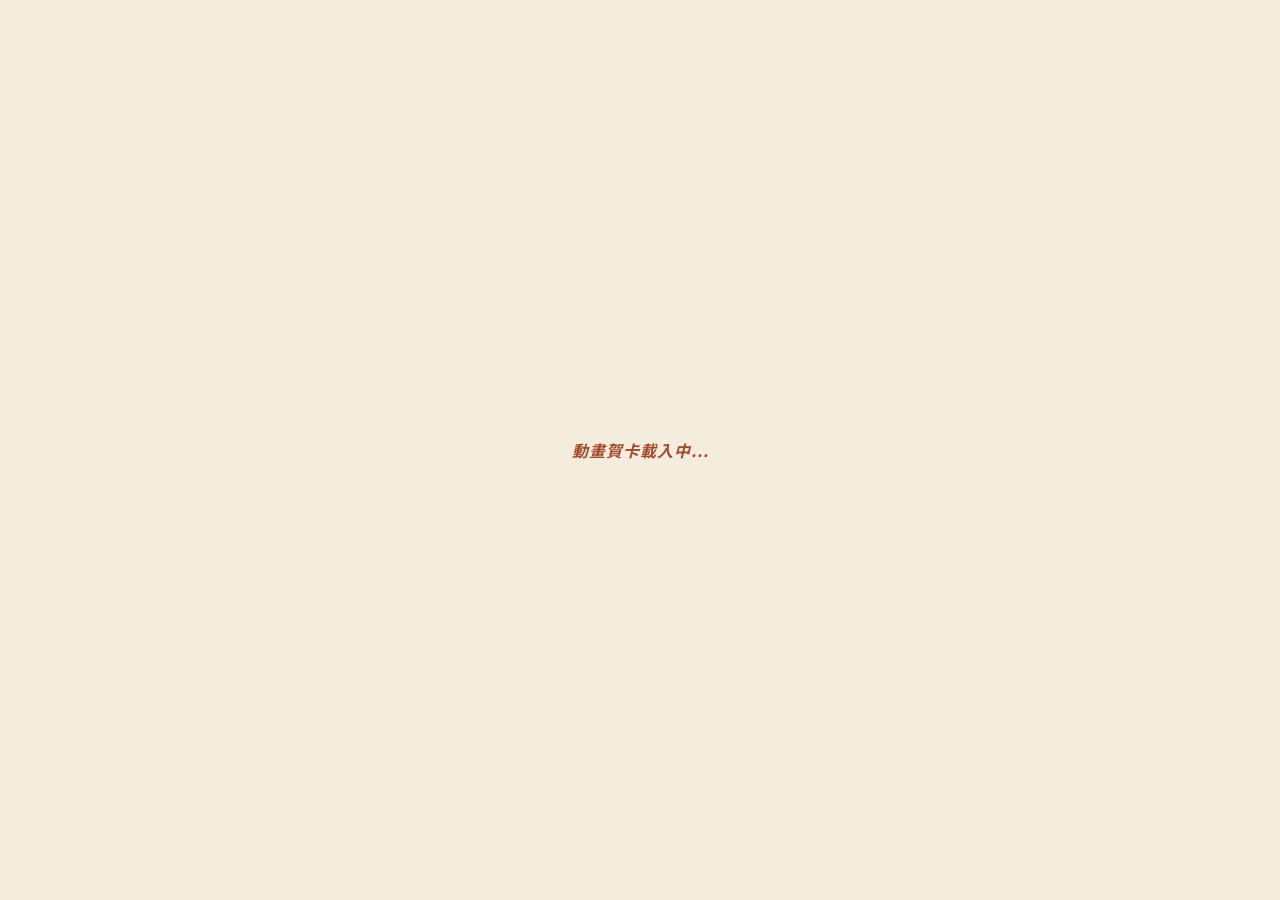
==== index.html @ 1567fe7b "update" ====
<!DOCTYPE html>
<html lang="zh-TW">
  <head>
    <meta charset="UTF-8">
    <title>賀卡- 台灣日立江森自控股份有限公司</title>
    <meta property="og:title" content="賀卡- 台灣日立江森自控股份有限公司">
    <meta property="og:image" content="./images/card.jpg">
    <meta property="og:description" content="來自台灣日立江森自控股份有限公司的祝福">
    <link rel="stylesheet" href="https://fonts.googleapis.com/css2?family=Noto+Sans+TC:wght@400;600&amp;display=swap">
    <link rel="stylesheet" href="./css/styles.css">
  </head>
  <body>
    <div class="bg-card"></div>
    <div class="index">
      <div class="content">
        <div class="items">
          <img class="item slogan slogan_image_0" src="./images/slogan_image_0.png">
          <img class="item slogan slogan_image_1" src="./images/slogan_image_1.png">
          <img class="item slogan slogan_image_2" src="./images/slogan_image_2.png">
          <img class="item slogan slogan_image_3" src="./images/slogan_image_3.png">
          <img class="item person" src="./images/person.png">
          <img class="item wave" src="./images/wave.png">
          <div class="item flower1-2">
            <img src="./images/flower1.png" width="100" height="100">
          </div>
          <img class="item flower1-1" src="./images/flower1.png">
          <div class="item flower1-3">
            <img src="./images/flower1.png" width="100" height="100">
          </div>
          <img class="item flower2" src="./images/flower2.png">
          <img class="item light1" src="./images/light.png">
          <img class="item light2" src="./images/light.png">
          <img class="item cloud1" src="./images/cloud1.png">
          <img class="item cloud2" src="./images/cloud2.png">
        </div>
        <div class="card card-html">
          <div class="card-content"></div>
          <div class="card-identity"><span class="card-name"></span> 敬上</div>
          <div class="send"><a class="send-link button" href="card.html">以電子郵件發送賀卡</a></div>
        </div>
      </div>
      <div class="bg-gold"></div>
    </div>
    <script src="https://cdnjs.cloudflare.com/ajax/libs/gsap/3.12.5/gsap.min.js"></script>
    <script src="./js/jquery.min.js"></script>
    <!-- <script src="./js/lottie.js"></script> -->
    <script src="./js/scripts.js"></script>
  </body>
</html>
---- css/styles.css ----
body {
  background-color: #f9edd2;
  font-family: 'Noto Sans TC', sans;
  margin: 0;
  overflow: hidden;
  padding: 0;
  height: 100vh;
}
body::-webkit-scrollbar {
  width: 0;
}
.bg {
  /* animation: snow-shaking 8s infinite */
  background: url('../images/bg.jpg') top center no-repeat;
  background-attachment: fixed;
  background-size: cover;
  height: 100vh;
  left: 0;
  position: fixed;
  top: 0;
  width: 100vw;
}

.bg.dot::before {
  content: '';
  position: absolute;
  top: 0;
  left: 0;
  right: 0;
  bottom: 0;
  background: url('../images/bg2.png') top center no-repeat;
}

.bg-card {
  background: url('../images/bg_card.jpg') top center no-repeat;
  /* background: url('../images/card.jpg') top center no-repeat; */
  background-attachment: fixed;
  background-size: cover;
  height: 100vh;
  left: 0;
  position: fixed;
  top: 0;
  width: 100vw;
}

.bg-gold {
  background: url('../images/gold_dote.png') top center no-repeat;
  background-attachment: fixed;
  background-size: cover;
  height: 100vh;
  left: 0;
  position: fixed;
  top: 0;
  width: 100vw;
}

*,
*:before,
&:after {
  -webkit-box-sizing: border-box;
  -moz-box-sizing: border-box;
  box-sizing: border-box;
}
.index:before,
.index:after {
  -webkit-transition: opacity 0.5s ease-in-out;
  -o-transition: opacity 0.5s ease-in-out;
  -moz-transition: opacity 0.5s ease-in-out;
  transition: opacity 0.5s ease-in-out;
  content: '';
  display: block;
  position: fixed;
}
.index:before {
  background: #f4eddd;
  bottom: 0;
  left: 0;
  right: 0;
  top: 0;
  z-index: 10000;
}
.index:after {
  color: #a44d2d;
  content: '動畫賀卡載入中...';
  font-style: italic;
  font-weight: bold;
  left: 50%;
  letter-spacing: 1px;
  top: 50%;
  -webkit-transform: translate(-50%, -50%);
  -moz-transform: translate(-50%, -50%);
  -ms-transform: translate(-50%, -50%);
  -o-transform: translate(-50%, -50%);
  transform: translate(-50%, -50%);
  z-index: 10001;
}
.index.loaded:before,
.index.loaded:after {
  opacity: 0;
  pointer-events: none;
}
/* .content {
  -webkit-transform: scale(0.98);
  -moz-transform: scale(0.98);
  -ms-transform: scale(0.98);
  -o-transform: scale(0.98);
  transform: scale(0.98);
} */
@media (min-width: 1780px) {
  /* .content {
    -webkit-transform-origin: top center;
    -moz-transform-origin: top center;
    -ms-transform-origin: top center;
    -o-transform-origin: top center;
    transform-origin: top center;
    -webkit-transform: scale(1.1);
    -moz-transform: scale(1.1);
    -ms-transform: scale(1.1);
    -o-transform: scale(1.1);
    transform: scale(1.1);
  } */
}
@media (min-width: 2000px) {
  /* .content {
    -webkit-transform: scale(1.2);
    -moz-transform: scale(1.2);
    -ms-transform: scale(1.2);
    -o-transform: scale(1.2);
    transform: scale(1.2);
  } */
}

/* form */
.form {
  background: linear-gradient(to bottom, #fea93a 70%, #fe782d 100%);
  color: white;
  display: -webkit-box;
  display: -moz-box;
  display: -ms-flexbox;
  display: flex;
  -webkit-box-orient: vertical;
  -webkit-box-direction: normal;
  -moz-box-orient: vertical;
  -moz-box-direction: normal;
  -ms-flex-direction: column;
  flex-direction: column;
  -webkit-box-pack: center;
  -moz-box-pack: center;
  -ms-flex-pack: center;
  justify-content: center;
  margin: auto;
  max-width: 500px;
  padding: 2em 16px;
  padding: 2em 1rem;
  position: relative;
  top: 150px;
  width: 100%;
}
.form::before {
  content: '';
  position: absolute;
  top: 0;
  left: 0;
  right: 0;
  height: 1px;
  background: rgba(173, 216, 230, 0.3);
  border-radius: 8px 8px 0 0;
  z-index: 1;
}
.form::after {
  content: '';
  position: absolute;
  bottom: 0;
  left: 0;
  right: 0;
  height: 1px;
  background: rgba(173, 216, 230, 0.3);
  border-radius: 0 0 8px 8px;
  z-index: 1;
}
@media (min-width: 500px) {
  .form {
    padding: 3em 32px 40px;
    padding: 3em 2rem 2.5rem;
  }
}
@media screen and (max-height: 756px) and (min-width: 1080px) {
  .form {
    top: 50%;
    -webkit-transform: translateY(-50%);
    -moz-transform: translateY(-50%);
    -ms-transform: translateY(-50%);
    -o-transform: translateY(-50%);
    transform: translateY(-50%);
  }
}
.form-item {
  display: -webkit-box;
  display: -moz-box;
  display: -ms-flexbox;
  display: flex;
  -webkit-box-orient: vertical;
  -webkit-box-direction: normal;
  -moz-box-orient: vertical;
  -moz-box-direction: normal;
  -ms-flex-direction: column;
  flex-direction: column;
}
@media (min-width: 640px) {
  .form-item {
    -webkit-box-orient: horizontal;
    -webkit-box-direction: normal;
    -moz-box-orient: horizontal;
    -moz-box-direction: normal;
    -ms-flex-direction: row;
    flex-direction: row;
  }
}
.form-item:not(:last-of-type) {
  margin-bottom: 16px;
  margin-bottom: 1rem;
}
@media (min-width: 500px) {
  .form-item:not(:last-of-type) {
    margin-bottom: 32px;
    margin-bottom: 2rem;
  }
}
.form-label {
  font-weight: bold;
  padding: -moz-calc(3px + 0.25rem) 0 1rem;
  padding: calc(3px + 0.25rem) 0 1rem;
}
@media (min-width: 640px) {
  .form-label {
    -ms-flex-preferred-size: 7em;
    flex-basis: 7em;
    margin-right: 20px;
    padding-bottom: 0;
    text-align: right;
  }
}
.form-input {
  -webkit-box-flex: 1;
  -moz-box-flex: 1;
  -ms-flex: 1;
  flex: 1;
}
.form-input input,
.form-input textarea {
  background: transparent;
  border-radius: 11px;
  border: 2px solid #f06d0e;
  -webkit-box-sizing: border-box;
  -moz-box-sizing: border-box;
  box-sizing: border-box;
  color: white;
  font-family: inherit;
  font-size: 16px;
  padding: 8px;
  padding: 0.5rem;
  -webkit-transition: all 0.2s;
  -o-transition: all 0.2s;
  -moz-transition: all 0.2s;
  transition: all 0.2s;
  width: 100%;
}
.form-input input:hover,
.form-input textarea:hover {
  border-color: #f0480e;
}
.form-input input:focus,
.form-input textarea:focus {
  border-color: #f0480e;
  outline: 0;
}
.form-cta {
  text-align: center;
  font-size: 1.2em;
}

/* card */
.card {
  -ms-flex-item-align: start;
  align-self: flex-start;
  -webkit-box-flex: 1;
  -moz-box-flex: 1;
  -ms-flex: 1;
  flex: 1;
  margin-left: auto;
  margin-right: auto;
  width: 100%;
}
.card-content {
  white-space: pre-wrap;
  word-break: break-all;
}
.card-identity {
  margin-top: 0.5em;
  text-align: right;
}
.card-name {
  font-weight: bold;
  margin-right: 1em;
}
.card-link {
  display: block;
}
.card-html {
  color: #fff;
  -webkit-box-flex: 1;
  -moz-box-flex: 1;
  -ms-flex: 1;
  flex: 1;
  font-size: 1.2em;
  font-weight: bold;
  left: 50%;
  -webkit-transform: translateX(-50%);
  -moz-transform: translateX(-50%);
  -ms-transform: translateX(-50%);
  -o-transform: translateX(-50%);
  transform: translateX(-50%);
  margin-left: 400px;
  margin-top: 550px;
  max-width: 290px;
  position: absolute;
  z-index: 1;
  top: 90px;
}
@media (min-width: 1780px) {
  .card-html {
    margin-top: 620px;
    font-size: 1.5em;
    max-width: 360px;
    margin-left: 520px;
  }
}
@media (min-width: 2000px) {
  .card-html {
    font-size: 1.6em;
    max-width: 400px;
    margin-left: 540px;
    top: 0;
  }
}
.card-html .send {
  text-align: right;
}
.card-html .button {
  -webkit-transition: all 0.2s;
  -o-transition: all 0.2s;
  -moz-transition: all 0.2s;
  transition: all 0.2s;
  text-shadow: 0 0 5px #c85733, 0 0 5px #c85733, 0 0 5px #c85733,
    0 0 5px #c85733, 0 0 5px #c85733, 0 0 5px #c85733;
  color: white;
  background: -webkit-gradient(
    linear,
    left top,
    left bottom,
    from(#eb6b4a),
    to(#f0b67b)
  );
  background: linear-gradient(to bottom, #f78b07, #eac77e);
  -webkit-box-shadow: 0 5px 0 #a5451b;
  box-shadow: 0 5px 0 #a5451b;
  padding: 4.8px 16px 8px;
  padding: 0.3rem 1rem 0.5rem;
}
.card-html .button:hover,
.card-html .button:active {
  background: -webkit-gradient(
    linear,
    left top,
    left bottom,
    from(#eb6b4a),
    to(#f0b67b)
  );
  background: -webkit-linear-gradient(top, #eb6b4a, #f0b67b);
  background: -moz- oldlinear-gradient(top, #eb6b4a, #f0b67b);
  background: -o-linear-gradient(top, #eb6b4a, #f0b67b);
  background: linear-gradient(to bottom, #eb6b4a, #f0b67b);
  -webkit-transform: scale(1.05);
  -moz-transform: scale(1.05);
  -ms-transform: scale(1.05);
  -o-transform: scale(1.05);
  transform: scale(1.05);
}
@media (min-width: 1780px) {
  .card-html .button {
    padding: 9.6px 24px;
    padding: 0.6rem 1.5rem;
  }
}
.card-img {
  max-width: 1200px;
  margin: 0 auto;
}
.card-img img {
  max-width: 100%;
}
.card-info {
  margin-top: 16px;
  margin-top: 1rem;
  text-align: center;
}
.card-info .card-link {
  color: #3333333;
  font-weight: bold;
  text-decoration: none;
  text-shadow: 1px 1px 15px rgba(255, 255, 255, 0.8),
    1px 1px 5px rgba(255, 255, 255, 0.8);
  -webkit-transition: all 0.2s;
  -o-transition: all 0.2s;
  -moz-transition: all 0.2s;
  transition: all 0.2s;
}
.card-info .card-link:visited {
  color: #333333;
}
.card-info .card-link:hover,
.card-info .card-link:active,
.card-info .card-link:focus {
  color: #aaaaaa;
}
.card-info p {
  font-size: 0.8em;
}
.send {
  margin-top: 1em;
  text-align: center;
}
.send-link {
  margin-left: 3em;
}
.button {
  background: -webkit-gradient(
    linear,
    left top,
    left bottom,
    from(#fea93a),
    color-stop(70%, #fea93a),
    to(#fe782d)
  );
  background: -webkit-linear-gradient(
    top,
    #e73b17 0%,
    #e73b17 70%,
    #e09d82 100%
  );
  background: -moz-
    oldlinear-gradient(top, #e73b17 0%, #fea93a 70%, #e09d82 100%);
  background: -o-linear-gradient(top, #e73b17 0%, #e73b17 70%, #e09d82 100%);
  background: linear-gradient(to bottom, #e73b17 70%, #e09d82 100%);
  border-radius: 50px;
  border: none;
  -webkit-box-shadow: 4px 4px 0 rgba(0, 0, 0, 0.3);
  box-shadow: 4px 4px 0 rgba(0, 0, 0, 0.3);
  color: #fff;
  cursor: pointer;
  display: inline-block;
  font-size: 0.9em;
  font-weight: 900;
  padding: 4.8px 48px 8px;
  padding: 0.3rem 3rem 0.5rem;
  position: relative;
  text-decoration: none;
  -webkit-transition: all 0.2s;
  -o-transition: all 0.2s;
  -moz-transition: all 0.2s;
  transition: all 0.2s;
}
.button:hover {
  background: -webkit-gradient(
    linear,
    left top,
    left bottom,
    from(#c20000),
    to(#910000)
  );
  background: -webkit-linear-gradient(top, #c20000, #910000);
  background: -moz- oldlinear-gradient(top, #c20000, #910000);
  background: -o-linear-gradient(top, #c20000, #910000);
  background: linear-gradient(to bottom, #c20000, #910000);
  color: white;
  text-decoration: none;
}
.button:focus {
  background: -webkit-gradient(
    linear,
    left top,
    left bottom,
    from(#c20000),
    to(#910000)
  );
  background: -webkit-linear-gradient(top, #c20000, #910000);
  background: -moz- oldlinear-gradient(top, #c20000, #910000);
  background: -o-linear-gradient(top, #c20000, #910000);
  background: linear-gradient(to bottom, #c20000, #910000);
  color: white;
  outline: 0;
}

/* lotties */

.content {
  width: 100%;
  height: 100vh;
  position: relative;
}

@media (max-width: 1780px) {
  .content {
    transform: scale(0.75);
  }
}

@media (max-width: 1366px) {
  .content {
    transform: scale(0.6);
  }
}

.items {
  width: 100%;
  height: 100%;
  position: relative;
}

.item {
  position: absolute;
  left: 50%;
  top: 50%;
}

.slogan_image_0 {
  width: 460px;
  height: 455px;
  margin-left: -1020px;
  margin-top: -400px;
}

.slogan_image_1 {
  width: 410px;
  height: 471px;
  margin-left: -685px;
  margin-top: -70px;
}

.slogan_image_2 {
  width: 534px;
  height: 481px;
  margin-left: 230px;
  margin-top: -450px;
}

.slogan_image_3 {
  width: 427px;
  height: 467px;
  margin-left: 620px;
  margin-top: -170px;
}

.wave {
  width: 1458px;
  height: 404px;
  margin-left: -1000px;
  margin-top: 220px;
}

.flower1-1 {
  width: 170px;
  height: 170px;
  margin-left: 620px;
  margin-top: -310px;
}

.flower1-2 {
  width: 150px;
  height: 150px;
  margin-left: 830px;
  margin-top: 270px;
}

.flower1-2 img {
  transform: rotate(-10deg);
}

.flower1-3 {
  width: 100px;
  height: 100px;
  margin-left: -280px;
  margin-top: -350px;
}

.flower1-3 img {
  transform: rotate(-10deg);
}

.flower2 {
  width: 280px;
  height: 290px;
  margin-left: 150px;
  margin-top: 370px;
}

.light1 {
  width: 324px;
  height: 512px;
  margin-left: -520px;
  margin-top: -490px;
}

.light2 {
  width: 220px;
  margin-left: -220px;
  margin-top: -525px;
}

.cloud1 {
  width: 233px;
  height: 174px;
  margin-left: -610px;
  margin-top: -230px;
}

.cloud2 {
  width: 270px;
  height: 210px;
  margin-left: 310px;
  margin-top: 55px;
}

.person {
  width: 1011px;
  height: 801px;
  margin-left: -585px;
  margin-top: -275px;
}

@media (min-width: 1780px) {
}
@-webkit-keyframes floatAn {
  0% {
    -webkit-transform: translate(5px, 5px);
    transform: translate(5px, 5px);
  }

  100% {
    -webkit-transform: translate(-5px, -5px);
    transform: translate(-5px, -5px);
  }
}
@-moz-keyframes floatAn {
  0% {
    -moz-transform: translate(5px, 5px);
    transform: translate(5px, 5px);
  }

  100% {
    -moz-transform: translate(-5px, -5px);
    transform: translate(-5px, -5px);
  }
}
@keyframes floatAn {
  0% {
    -webkit-transform: translate(5px, 5px);
    -moz-transform: translate(5px, 5px);
    -o-transform: translate(5px, 5px);
    transform: translate(5px, 5px);
  }

  100% {
    -webkit-transform: translate(-5px, -5px);
    -moz-transform: translate(-5px, -5px);
    -o-transform: translate(-5px, -5px);
    transform: translate(-5px, -5px);
  }
}
@-webkit-keyframes coupletsAn {
  0% {
    -webkit-transform: rotate(2deg);
    transform: rotate(2deg);
  }

  100% {
    -webkit-transform: rotate(-2deg);
    transform: rotate(-2deg);
  }
}
@-moz-keyframes coupletsAn {
  0% {
    -moz-transform: rotate(2deg);
    transform: rotate(2deg);
  }

  100% {
    -moz-transform: rotate(-2deg);
    transform: rotate(-2deg);
  }
}
@keyframes coupletsAn {
  0% {
    -webkit-transform: rotate(2deg);
    -moz-transform: rotate(2deg);
    -o-transform: rotate(2deg);
    transform: rotate(2deg);
  }

  100% {
    -webkit-transform: rotate(-2deg);
    -moz-transform: rotate(-2deg);
    -o-transform: rotate(-2deg);
    transform: rotate(-2deg);
  }
}

/*# sourceMappingURL=styles.css.map */
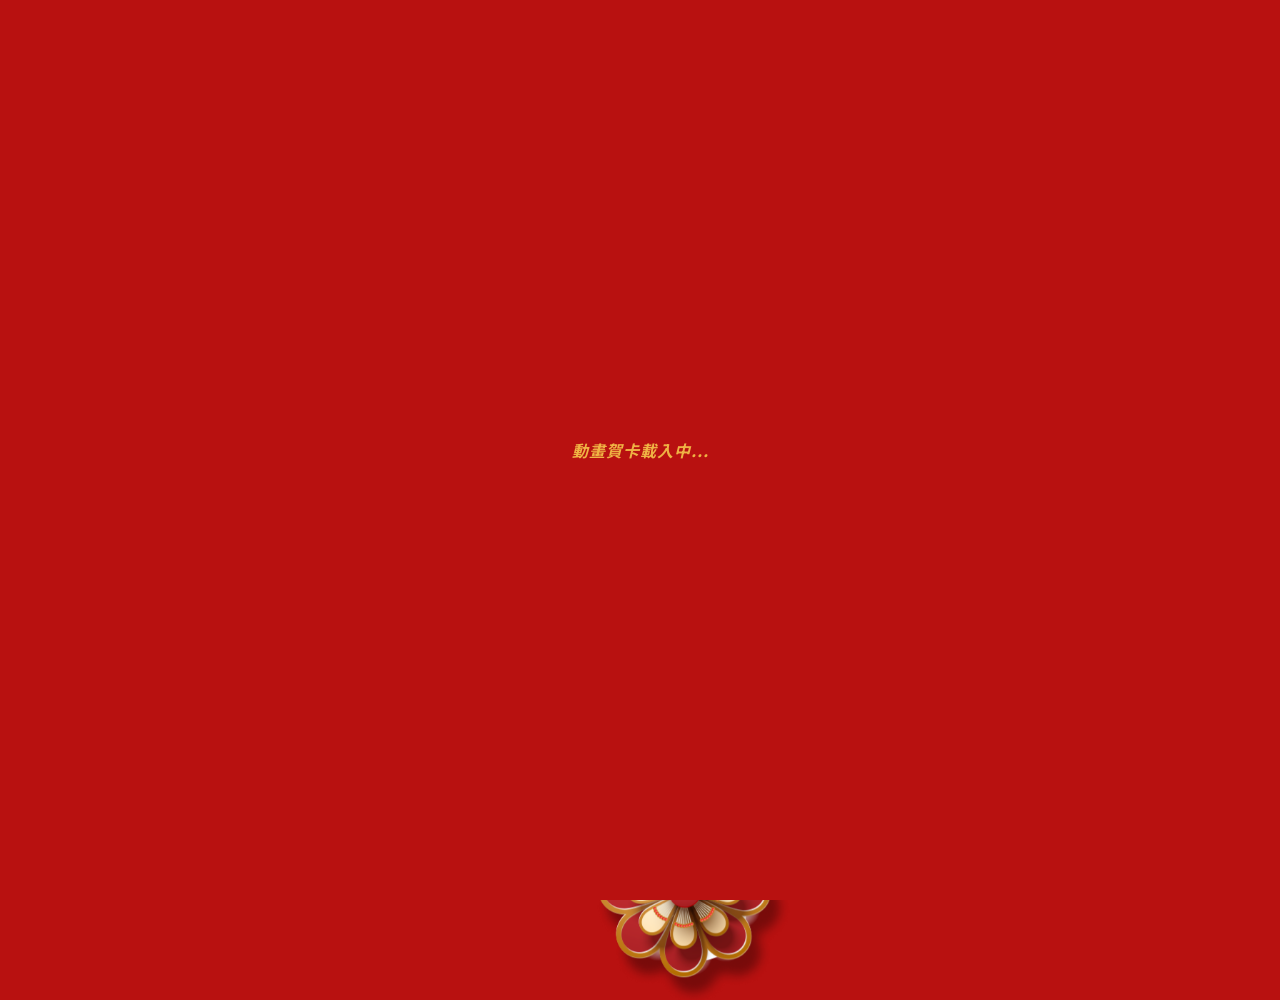
==== commit 5f9be99a: "Refactor index.html structure, add new light and wave images, update CSS for background color and re" ====
--- a/index.html
+++ b/index.html
@@ -1,49 +1,87 @@
 <!DOCTYPE html>
 <html lang="zh-TW">
   <head>
-    <meta charset="UTF-8">
+    <meta charset="UTF-8" />
     <title>賀卡- 台灣日立江森自控股份有限公司</title>
-    <meta property="og:title" content="賀卡- 台灣日立江森自控股份有限公司">
-    <meta property="og:image" content="./images/card.jpg">
-    <meta property="og:description" content="來自台灣日立江森自控股份有限公司的祝福">
-    <link rel="stylesheet" href="https://fonts.googleapis.com/css2?family=Noto+Sans+TC:wght@400;600&amp;display=swap">
-    <link rel="stylesheet" href="./css/styles.css">
+    <meta property="og:title" content="賀卡- 台灣日立江森自控股份有限公司" />
+    <meta property="og:image" content="./images/card.jpg" />
+    <meta
+      property="og:description"
+      content="來自台灣日立江森自控股份有限公司的祝福"
+    />
+    <link
+      rel="stylesheet"
+      href="https://fonts.googleapis.com/css2?family=Noto+Sans+TC:wght@400;600&amp;display=swap"
+    />
+    <link rel="stylesheet" href="./css/styles.css" />
   </head>
   <body>
     <div class="bg-card"></div>
     <div class="index">
       <div class="content">
         <div class="items">
-          <img class="item slogan slogan_image_0" src="./images/slogan_image_0.png">
-          <img class="item slogan slogan_image_1" src="./images/slogan_image_1.png">
-          <img class="item slogan slogan_image_2" src="./images/slogan_image_2.png">
-          <img class="item slogan slogan_image_3" src="./images/slogan_image_3.png">
-          <img class="item person" src="./images/person.png">
-          <img class="item wave" src="./images/wave.png">
-          <div class="item flower1-2">
-            <img src="./images/flower1.png" width="100" height="100">
+          <img
+            class="item slogan slogan_image_0"
+            src="./images/slogan_image_0.png"
+          />
+          <img
+            class="item slogan slogan_image_1"
+            src="./images/slogan_image_1.png"
+          />
+          <img
+            class="item slogan slogan_image_2"
+            src="./images/slogan_image_2.png"
+          />
+          <img
+            class="item slogan slogan_image_3"
+            src="./images/slogan_image_3.png"
+          />
+        </div>
+        <img class="light1" src="./images/light.png" />
+        <img class="light2" src="./images/light.png" />
+        <div class="items">
+          <div class="item person">
+            <img class="person_image" src="./images/person.png" />
           </div>
-          <img class="item flower1-1" src="./images/flower1.png">
+
+          <img class="item flower1-2" src="./images/flower1.png" />
+          <img class="item flower1-1" src="./images/flower1.png" />
           <div class="item flower1-3">
-            <img src="./images/flower1.png" width="100" height="100">
+            <img src="./images/flower1.png" width="100" height="100" />
           </div>
-          <img class="item flower2" src="./images/flower2.png">
-          <img class="item light1" src="./images/light.png">
-          <img class="item light2" src="./images/light.png">
-          <img class="item cloud1" src="./images/cloud1.png">
-          <img class="item cloud2" src="./images/cloud2.png">
+
+          
+          <div class="item person">
+            <img class="person_image" src="./images/person.png" />
+          </div>
+          <img class="item cloud1" src="./images/cloud1.png" />
+          <img class="item cloud2" src="./images/cloud2.png" />
+        </div>
+        <img class="wave" src="./images/wave.png" />
+        <img class="flower2" src="./images/flower2.png" />
+        <div class="logo_container">
+          <a class="logo1" href="/">
+            <img src="./images/logo1.png"  width="100%" height="100%"/>
+          </a>
+          <a class="logo2" href="/">
+            <img src="./images/logo2.png"  width="100%" height="100%"/>
+          </a>
+          <a class="logo3" href="/">
+            <img src="./images/logo3.png"  width="100%" height="100%"/>
+          </a>
         </div>
         <div class="card card-html">
           <div class="card-content"></div>
           <div class="card-identity"><span class="card-name"></span> 敬上</div>
-          <div class="send"><a class="send-link button" href="card.html">以電子郵件發送賀卡</a></div>
+          <div class="send">
+            <a class="send-link button" href="card.html">以電子郵件發送賀卡</a>
+          </div>
         </div>
       </div>
       <div class="bg-gold"></div>
     </div>
     <script src="https://cdnjs.cloudflare.com/ajax/libs/gsap/3.12.5/gsap.min.js"></script>
     <script src="./js/jquery.min.js"></script>
-    <!-- <script src="./js/lottie.js"></script> -->
     <script src="./js/scripts.js"></script>
   </body>
-</html>+</html>
--- a/css/styles.css
+++ b/css/styles.css
@@ -1,5 +1,5 @@
 body {
-  background-color: #f9edd2;
+  background-color: #b81110;
   font-family: 'Noto Sans TC', sans;
   margin: 0;
   overflow: hidden;
@@ -52,6 +52,7 @@
   position: fixed;
   top: 0;
   width: 100vw;
+  pointer-events: none;
 }
 
 *,
@@ -72,7 +73,7 @@
   position: fixed;
 }
 .index:before {
-  background: #f4eddd;
+  background: #b81110;
   bottom: 0;
   left: 0;
   right: 0;
@@ -80,7 +81,7 @@
   z-index: 10000;
 }
 .index:after {
-  color: #a44d2d;
+  color: #efb244;
   content: '動畫賀卡載入中...';
   font-style: italic;
   font-weight: bold;
@@ -281,19 +282,17 @@
 
 /* card */
 .card {
-  -ms-flex-item-align: start;
-  align-self: flex-start;
-  -webkit-box-flex: 1;
-  -moz-box-flex: 1;
-  -ms-flex: 1;
-  flex: 1;
-  margin-left: auto;
-  margin-right: auto;
-  width: 100%;
+  display: flex;
+  flex-direction: column;
+  align-items: flex-end;
+  justify-content: flex-end;
+  width: 20%;
 }
 .card-content {
   white-space: pre-wrap;
   word-break: break-all;
+  text-align: left;
+  width: 100%;
 }
 .card-identity {
   margin-top: 0.5em;
@@ -308,41 +307,22 @@
 }
 .card-html {
   color: #fff;
-  -webkit-box-flex: 1;
-  -moz-box-flex: 1;
-  -ms-flex: 1;
-  flex: 1;
   font-size: 1.2em;
   font-weight: bold;
-  left: 50%;
-  -webkit-transform: translateX(-50%);
-  -moz-transform: translateX(-50%);
-  -ms-transform: translateX(-50%);
-  -o-transform: translateX(-50%);
-  transform: translateX(-50%);
-  margin-left: 400px;
-  margin-top: 550px;
-  max-width: 290px;
-  position: absolute;
+  position: absolute;
+  right: 100px;
+  bottom: 50px;
   z-index: 1;
-  top: 90px;
-}
-@media (min-width: 1780px) {
+}
+@media (max-width: 1780px) {
   .card-html {
-    margin-top: 620px;
-    font-size: 1.5em;
-    max-width: 360px;
-    margin-left: 520px;
-  }
-}
-@media (min-width: 2000px) {
-  .card-html {
-    font-size: 1.6em;
-    max-width: 400px;
-    margin-left: 540px;
-    top: 0;
-  }
-}
+    width: 30%;
+    font-size: 1em;
+    right: 50px;
+    bottom: 20px;
+  }
+}
+
 .card-html .send {
   text-align: right;
 }
@@ -503,20 +483,25 @@
 
 /* lotties */
 
-.content {
+.content,
+.logo_container {
   width: 100%;
   height: 100vh;
-  position: relative;
+  position: absolute;
+  top: 0;
+  left: 0;
+  right: 0;
+  bottom: 0;
 }
 
 @media (max-width: 1780px) {
-  .content {
-    transform: scale(0.75);
-  }
-}
-
-@media (max-width: 1366px) {
-  .content {
+  .content .items {
+    transform: scale(0.8);
+  }
+}
+
+@media (max-width: 1280px) {
+  .content .items {
     transform: scale(0.6);
   }
 }
@@ -524,7 +509,7 @@
 .items {
   width: 100%;
   height: 100%;
-  position: relative;
+  position: absolute;
 }
 
 .item {
@@ -563,9 +548,21 @@
 
 .wave {
   width: 1458px;
-  height: 404px;
-  margin-left: -1000px;
-  margin-top: 220px;
+  margin-left: -1100px;
+  left: 50%;
+  bottom: 0;
+  position: absolute;
+}
+
+.person_image {
+  position: relative;
+}
+
+@media (max-width: 1780px) {
+  .wave {
+    width: 1000px;
+    margin-left: -800px;
+  }
 }
 
 .flower1-1 {
@@ -573,17 +570,18 @@
   height: 170px;
   margin-left: 620px;
   margin-top: -310px;
+  transform-origin: center center;
 }
 
 .flower1-2 {
-  width: 150px;
-  height: 150px;
+  width: 100px;
+  height: 100px;
   margin-left: 830px;
   margin-top: 270px;
 }
 
 .flower1-2 img {
-  transform: rotate(-10deg);
+  /* transform: rotate(-10deg); */
 }
 
 .flower1-3 {
@@ -591,6 +589,7 @@
   height: 100px;
   margin-left: -280px;
   margin-top: -350px;
+  transform-origin: center center;
 }
 
 .flower1-3 img {
@@ -599,22 +598,49 @@
 
 .flower2 {
   width: 280px;
-  height: 290px;
   margin-left: 150px;
-  margin-top: 370px;
-}
+  left: 50%;
+  bottom: -200px;
+  position: absolute;
+  transform-origin: center center;
+}
+
+@media (max-width: 1780px) {
+
+  .flower2 {
+    width: 200px;
+    margin-left: -50px;
+    bottom: -100px;
+  }
+}
+
 
 .light1 {
   width: 324px;
-  height: 512px;
   margin-left: -520px;
-  margin-top: -490px;
+  left: 50%;
+  top: 0;
+  position: absolute;
 }
 
 .light2 {
   width: 220px;
   margin-left: -220px;
-  margin-top: -525px;
+  left: 50%;
+  position: absolute;
+  top: 0;
+}
+
+@media (max-width: 1780px) {
+  .light1 {
+    width: 200px;
+    margin-left: -450px;
+  }
+
+  .light2 {
+    width: 150px;
+    margin-left: -280px;
+  }
 }
 
 .cloud1 {
@@ -638,7 +664,49 @@
   margin-top: -275px;
 }
 
-@media (min-width: 1780px) {
+.logo1 {
+  width: 352px;
+  left: 20px;
+  top: 20px;
+  position: absolute;
+}
+.logo2 {
+  width: 238px;
+  right: 20px;
+  top: 20px;
+  position: absolute;
+}
+
+.logo3 {
+  width: 365px;
+  left: 20px;
+  bottom: 20px;
+  position: absolute;
+}
+
+@media (max-width: 1780px) {
+  .logo1 {
+    width: 250px;
+  }
+  .logo2 {
+    width: 170px;
+  }
+
+  .logo3 {
+    width: 270px;
+  }
+}
+
+@media (max-width: 1280px) {
+  .logo1 {
+    width: 230px;
+  }
+  .logo2 {
+    width: 160px;
+  }
+  .logo3 {
+    width: 240px;
+  }
 }
 @-webkit-keyframes floatAn {
   0% {
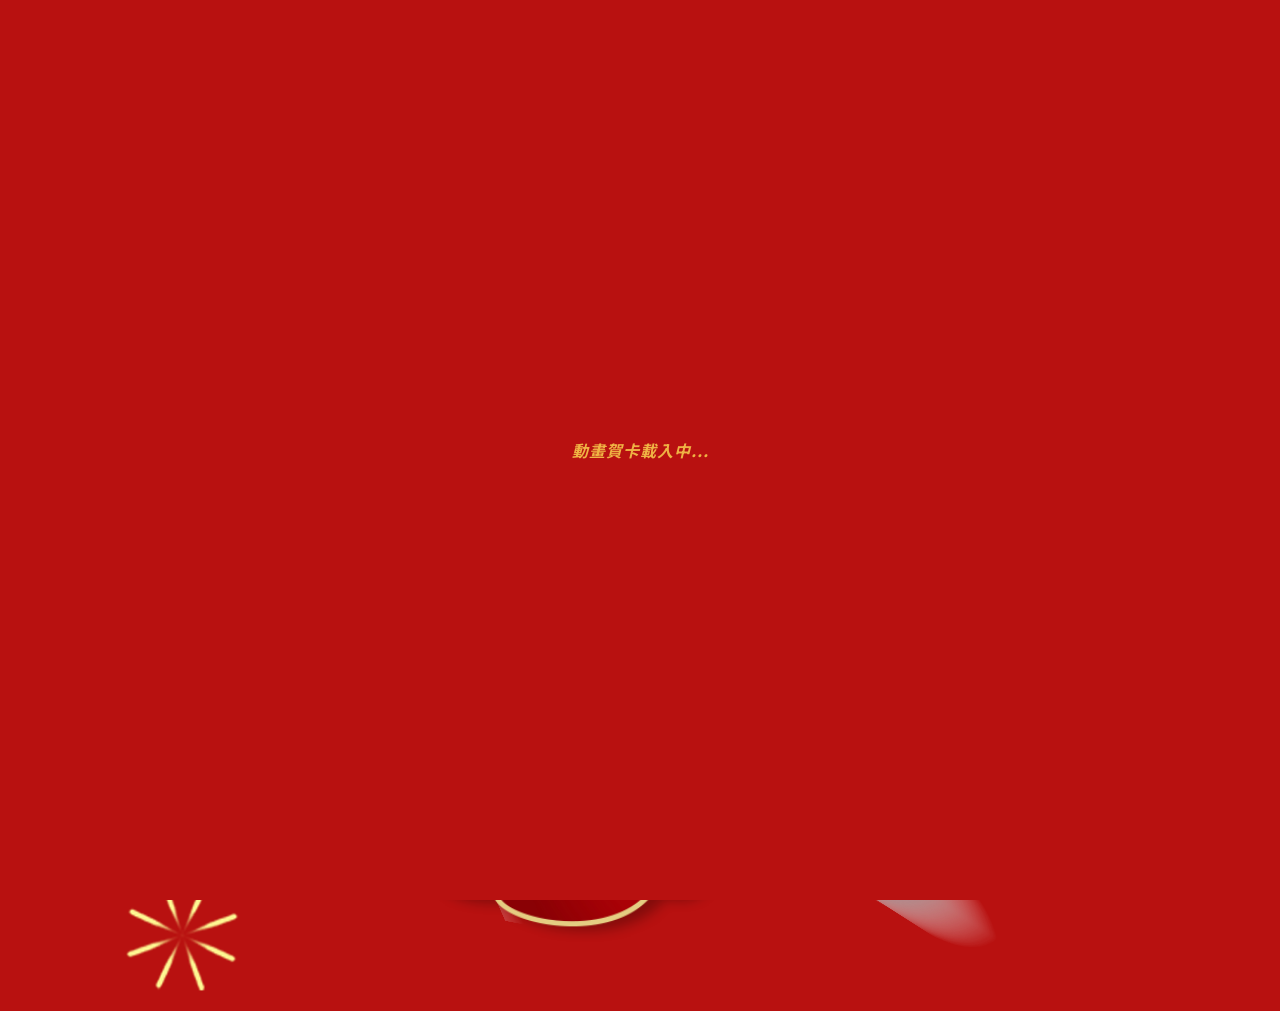
==== commit 5c36c7f3: "Rebuild index card for 2026 design with new assets and animations - Lay out goat, mascot, clouds, kn" ====
--- a/index.html
+++ b/index.html
@@ -2,12 +2,12 @@
 <html lang="zh-TW">
   <head>
     <meta charset="UTF-8" />
-    <title>賀卡- 台灣日立江森自控股份有限公司</title>
-    <meta property="og:title" content="賀卡- 台灣日立江森自控股份有限公司" />
+    <title>賀卡- 台灣博世舒適科技股份有限公司</title>
+    <meta property="og:title" content="賀卡- 台灣博世舒適科技股份有限公司" />
     <meta property="og:image" content="./images/card.jpg" />
     <meta
       property="og:description"
-      content="來自台灣日立江森自控股份有限公司的祝福"
+      content="來自台灣博世舒適科技股份有限公司祝福"
     />
     <link
       rel="stylesheet"
@@ -19,7 +19,21 @@
     <div class="bg-card"></div>
     <div class="index">
       <div class="content">
+        <!-- 1920x1080 設計稿舞台，座標直接對應 card.jpg -->
         <div class="items">
+          <img class="item flower_top" src="./images/flower_top.png" />
+
+          <img class="item goat" src="./images/goat.png" />
+          <img class="item cloud cloud_03" src="./images/cloude_03.png" />
+          <img class="item cloud cloud_02" src="./images/cloud_02.png" />
+          <img class="item cloud cloud_01" src="./images/cloud_01.png" />
+
+          <div class="item person">
+            <img class="person_image" src="./images/person.png" />
+          </div>
+
+          <img class="item knot knot_right" src="./images/chinese_knot.png" />
+
           <img
             class="item slogan slogan_image_0"
             src="./images/slogan_image_0.png"
@@ -36,29 +50,28 @@
             class="item slogan slogan_image_3"
             src="./images/slogan_image_3.png"
           />
+
+          <img class="item light light1" src="./images/light.png" />
+          <img class="item light light2" src="./images/light.png" />
+          <img class="item light light3" src="./images/light.png" />
+          <img class="item light light4" src="./images/light.png" />
+          <img class="item light light5" src="./images/light.png" />
+          <img class="item light light6" src="./images/light.png" />
+
+          <div class="card card-html">
+            <div class="card-content"></div>
+            <div class="card-identity"><span class="card-name"></span> 敬上</div>
+            <div class="send">
+              <a class="send-link button" href="card.html">以電子郵件發送賀卡</a>
+            </div>
+          </div>
         </div>
-        <img class="light1" src="./images/light.png" />
-        <img class="light2" src="./images/light.png" />
-        <div class="items">
-          <div class="item person">
-            <img class="person_image" src="./images/person.png" />
-          </div>
-
-          <img class="item flower1-2" src="./images/flower1.png" />
-          <img class="item flower1-1" src="./images/flower1.png" />
-          <div class="item flower1-3">
-            <img src="./images/flower1.png" width="100" height="100" />
-          </div>
-
-          
-          <div class="item person">
-            <img class="person_image" src="./images/person.png" />
-          </div>
-          <img class="item cloud1" src="./images/cloud1.png" />
-          <img class="item cloud2" src="./images/cloud2.png" />
+        <!-- 燈籠固定貼齊視窗最左、最右 -->
+        <div class="lantern_container">
+          <img class="lantern lantern_left" src="./images/lantern_left.png" />
+          <img class="knot knot_left" src="./images/chinese_knot.png" />
+          <img class="lantern lantern_right" src="./images/lantern_right.png" />
         </div>
-        <img class="wave" src="./images/wave.png" />
-        <img class="flower2" src="./images/flower2.png" />
         <div class="logo_container">
           <a class="logo1" href="/">
             <img src="./images/logo1.png"  width="100%" height="100%"/>
@@ -70,15 +83,7 @@
             <img src="./images/logo3.png"  width="100%" height="100%"/>
           </a>
         </div>
-        <div class="card card-html">
-          <div class="card-content"></div>
-          <div class="card-identity"><span class="card-name"></span> 敬上</div>
-          <div class="send">
-            <a class="send-link button" href="card.html">以電子郵件發送賀卡</a>
-          </div>
-        </div>
       </div>
-      <div class="bg-gold"></div>
     </div>
     <script src="https://cdnjs.cloudflare.com/ajax/libs/gsap/3.12.5/gsap.min.js"></script>
     <script src="./js/jquery.min.js"></script>
--- a/css/styles.css
+++ b/css/styles.css
@@ -32,7 +32,7 @@
 }
 
 .bg-card {
-  background: url('../images/bg_card.jpg') top center no-repeat;
+  background: url('../images/bg_index.jpg') top center no-repeat;
   /* background: url('../images/card.jpg') top center no-repeat; */
   background-attachment: fixed;
   background-size: cover;
@@ -41,18 +41,6 @@
   position: fixed;
   top: 0;
   width: 100vw;
-}
-
-.bg-gold {
-  background: url('../images/gold_dote.png') top center no-repeat;
-  background-attachment: fixed;
-  background-size: cover;
-  height: 100vh;
-  left: 0;
-  position: fixed;
-  top: 0;
-  width: 100vw;
-  pointer-events: none;
 }
 
 *,
@@ -305,25 +293,33 @@
 .card-link {
   display: block;
 }
+/* 賀詞文字：右緣對齊設計稿 x=1772 */
 .card-html {
   color: #fff;
-  font-size: 1.2em;
-  font-weight: bold;
-  position: absolute;
-  right: 100px;
-  bottom: 50px;
-  z-index: 1;
-}
-@media (max-width: 1780px) {
-  .card-html {
-    width: 30%;
-    font-size: 1em;
-    right: 50px;
-    bottom: 20px;
-  }
+  font-size: 30px;
+  font-weight: 600;
+  letter-spacing: 3px;
+  line-height: 50px;
+  text-shadow: 0 2px 6px rgba(120, 0, 0, 0.5);
+  position: absolute;
+  right: 148px;
+  top: 780px;
+  width: auto;
+  max-width: 620px;
+}
+.card-html .card-content {
+  width: auto;
+}
+.card-html .card-identity {
+  margin-top: 0;
+}
+.card-html .card-name {
+  margin-right: 0.3em;
 }
 
 .card-html .send {
+  margin-top: 30px;
+  margin-right: -23px;
   text-align: right;
 }
 .card-html .button {
@@ -331,46 +327,28 @@
   -o-transition: all 0.2s;
   -moz-transition: all 0.2s;
   transition: all 0.2s;
-  text-shadow: 0 0 5px #c85733, 0 0 5px #c85733, 0 0 5px #c85733,
-    0 0 5px #c85733, 0 0 5px #c85733, 0 0 5px #c85733;
   color: white;
-  background: -webkit-gradient(
-    linear,
-    left top,
-    left bottom,
-    from(#eb6b4a),
-    to(#f0b67b)
-  );
-  background: linear-gradient(to bottom, #f78b07, #eac77e);
-  -webkit-box-shadow: 0 5px 0 #a5451b;
-  box-shadow: 0 5px 0 #a5451b;
-  padding: 4.8px 16px 8px;
-  padding: 0.3rem 1rem 0.5rem;
+  background: linear-gradient(to bottom, #f08a00 0%, #f39800 60%, #f7c35c 100%);
+  border-radius: 24px;
+  -webkit-box-shadow: 0 3px 8px rgba(120, 30, 0, 0.45);
+  box-shadow: 0 3px 8px rgba(120, 30, 0, 0.45);
+  font-size: 20px;
+  letter-spacing: 2px;
+  line-height: 46px;
+  padding: 0;
+  text-align: center;
+  text-shadow: none;
+  width: 272px;
 }
 .card-html .button:hover,
-.card-html .button:active {
-  background: -webkit-gradient(
-    linear,
-    left top,
-    left bottom,
-    from(#eb6b4a),
-    to(#f0b67b)
-  );
-  background: -webkit-linear-gradient(top, #eb6b4a, #f0b67b);
-  background: -moz- oldlinear-gradient(top, #eb6b4a, #f0b67b);
-  background: -o-linear-gradient(top, #eb6b4a, #f0b67b);
-  background: linear-gradient(to bottom, #eb6b4a, #f0b67b);
+.card-html .button:active,
+.card-html .button:focus {
+  background: linear-gradient(to bottom, #e67e00 0%, #f08a00 60%, #f5b440 100%);
   -webkit-transform: scale(1.05);
   -moz-transform: scale(1.05);
   -ms-transform: scale(1.05);
   -o-transform: scale(1.05);
   transform: scale(1.05);
-}
-@media (min-width: 1780px) {
-  .card-html .button {
-    padding: 9.6px 24px;
-    padding: 0.6rem 1.5rem;
-  }
 }
 .card-img {
   max-width: 1200px;
@@ -494,219 +472,204 @@
   bottom: 0;
 }
 
-@media (max-width: 1780px) {
-  .content .items {
-    transform: scale(0.8);
-  }
-}
-
-@media (max-width: 1280px) {
-  .content .items {
-    transform: scale(0.6);
-  }
-}
-
+/* 舞台：固定 1920x1080（與設計稿 card.jpg 相同），
+   由 scripts.js 依視窗大小寫入 --stage-scale 等比縮放 */
 .items {
-  width: 100%;
-  height: 100%;
-  position: absolute;
-}
-
-.item {
+  width: 1920px;
+  height: 1080px;
   position: absolute;
   left: 50%;
   top: 50%;
-}
-
-.slogan_image_0 {
-  width: 460px;
-  height: 455px;
-  margin-left: -1020px;
-  margin-top: -400px;
-}
-
-.slogan_image_1 {
-  width: 410px;
-  height: 471px;
-  margin-left: -685px;
-  margin-top: -70px;
-}
-
-.slogan_image_2 {
-  width: 534px;
-  height: 481px;
-  margin-left: 230px;
-  margin-top: -450px;
-}
-
-.slogan_image_3 {
-  width: 427px;
-  height: 467px;
-  margin-left: 620px;
-  margin-top: -170px;
-}
-
-.wave {
-  width: 1458px;
-  margin-left: -1100px;
-  left: 50%;
-  bottom: 0;
-  position: absolute;
+  margin-left: -960px;
+  margin-top: -540px;
+  transform: scale(var(--stage-scale, 1));
+  transform-origin: center center;
+}
+
+.item {
+  position: absolute;
+}
+
+/* 以下座標皆為設計稿上的 left / top (px) */
+.flower_top {
+  width: 454px;
+  left: 475px;
+  top: 0;
+}
+
+.goat {
+  width: 1128px;
+  left: 210px;
+  top: 90px;
+}
+
+.cloud_01 {
+  width: 260px;
+  left: 952px;
+  top: 419px;
+}
+
+.cloud_02 {
+  width: 798px;
+  left: 122px;
+  top: 675px;
+}
+
+.cloud_03 {
+  width: 740px;
+  left: 723px;
+  top: 680px;
+}
+
+.person {
+  width: 578px;
+  height: 492px;
+  left: 141px;
+  top: 406px;
 }
 
 .person_image {
   position: relative;
-}
-
-@media (max-width: 1780px) {
-  .wave {
-    width: 1000px;
-    margin-left: -800px;
-  }
-}
-
-.flower1-1 {
-  width: 170px;
-  height: 170px;
-  margin-left: 620px;
-  margin-top: -310px;
-  transform-origin: center center;
-}
-
-.flower1-2 {
-  width: 100px;
-  height: 100px;
-  margin-left: 830px;
-  margin-top: 270px;
-}
-
-.flower1-2 img {
-  /* transform: rotate(-10deg); */
-}
-
-.flower1-3 {
-  width: 100px;
-  height: 100px;
-  margin-left: -280px;
-  margin-top: -350px;
-  transform-origin: center center;
-}
-
-.flower1-3 img {
-  transform: rotate(-10deg);
-}
-
-.flower2 {
-  width: 280px;
-  margin-left: 150px;
-  left: 50%;
-  bottom: -200px;
-  position: absolute;
-  transform-origin: center center;
-}
-
-@media (max-width: 1780px) {
-
-  .flower2 {
-    width: 200px;
-    margin-left: -50px;
-    bottom: -100px;
-  }
-}
-
+  width: 100%;
+}
+
+.knot_right {
+  width: 156px;
+  left: 1058px;
+  top: 0;
+}
+
+.slogan {
+  width: 375px;
+  height: 375px;
+}
+
+.slogan_image_0 {
+  left: 1190px;
+  top: 132px;
+}
+
+.slogan_image_1 {
+  left: 1471px;
+  top: 130px;
+}
+
+.slogan_image_2 {
+  left: 1183px;
+  top: 429px;
+}
+
+.slogan_image_3 {
+  left: 1478px;
+  top: 422px;
+}
 
 .light1 {
-  width: 324px;
-  margin-left: -520px;
-  left: 50%;
-  top: 0;
-  position: absolute;
+  width: 80px;
+  left: 440px;
+  top: 72px;
 }
 
 .light2 {
-  width: 220px;
-  margin-left: -220px;
-  left: 50%;
-  position: absolute;
-  top: 0;
-}
-
-@media (max-width: 1780px) {
-  .light1 {
-    width: 200px;
-    margin-left: -450px;
-  }
-
-  .light2 {
-    width: 150px;
-    margin-left: -280px;
-  }
-}
-
-.cloud1 {
-  width: 233px;
-  height: 174px;
-  margin-left: -610px;
-  margin-top: -230px;
-}
-
-.cloud2 {
-  width: 270px;
-  height: 210px;
-  margin-left: 310px;
-  margin-top: 55px;
-}
-
-.person {
-  width: 1011px;
-  height: 801px;
-  margin-left: -585px;
-  margin-top: -275px;
+  width: 67px;
+  left: 267px;
+  top: 157px;
+}
+
+.light3 {
+  width: 77px;
+  left: 1330px;
+  top: 77px;
+}
+
+.light4 {
+  width: 76px;
+  left: 1368px;
+  top: 764px;
+}
+
+.light5 {
+  width: 127px;
+  left: 144px;
+  top: 809px;
+}
+
+.light6 {
+  width: 147px;
+  left: 427px;
+  top: 954px;
+}
+
+/* 全螢幕容器不攔截點擊，避免擋住舞台內的按鈕 */
+.lantern_container,
+.logo_container {
+  pointer-events: none;
+}
+.logo_container a {
+  pointer-events: auto;
+}
+
+.lantern_container {
+  width: 100%;
+  height: 100vh;
+  position: absolute;
+  top: 0;
+  left: 0;
+  overflow: hidden;
+}
+
+/* 燈籠貼齊視窗最左、最右，尺寸跟著舞台比例縮放 */
+.lantern_container img {
+  position: absolute;
+  top: 0;
+}
+
+.lantern_left {
+  width: calc(372px * var(--stage-scale, 1));
+  left: 0;
+}
+
+.lantern_container .knot_left {
+  width: calc(125px * var(--stage-scale, 1));
+  left: calc(38px * var(--stage-scale, 1));
+  top: calc(371px * var(--stage-scale, 1));
+}
+
+.lantern_right {
+  width: calc(228px * var(--stage-scale, 1));
+  right: 0;
+}
+
+/* logo 貼齊視窗四角，尺寸跟著舞台比例縮放 */
+.logo1,
+.logo2,
+.logo3 {
+  position: absolute;
+  z-index: 1;
 }
 
 .logo1 {
-  width: 352px;
-  left: 20px;
-  top: 20px;
-  position: absolute;
-}
+  width: calc(362px * var(--stage-scale, 1));
+  left: calc(46px * var(--stage-scale, 1));
+  top: calc(39px * var(--stage-scale, 1));
+}
+
 .logo2 {
-  width: 238px;
-  right: 20px;
-  top: 20px;
-  position: absolute;
+  width: calc(238px * var(--stage-scale, 1));
+  right: calc(52px * var(--stage-scale, 1));
+  top: calc(46px * var(--stage-scale, 1));
 }
 
 .logo3 {
-  width: 365px;
-  left: 20px;
-  bottom: 20px;
-  position: absolute;
-}
-
-@media (max-width: 1780px) {
-  .logo1 {
-    width: 250px;
-  }
-  .logo2 {
-    width: 170px;
-  }
-
-  .logo3 {
-    width: 270px;
-  }
-}
-
-@media (max-width: 1280px) {
-  .logo1 {
-    width: 230px;
-  }
-  .logo2 {
-    width: 160px;
-  }
-  .logo3 {
-    width: 240px;
-  }
+  width: calc(365px * var(--stage-scale, 1));
+  left: calc(50px * var(--stage-scale, 1));
+  bottom: calc(32px * var(--stage-scale, 1));
+}
+
+.logo1 img,
+.logo2 img,
+.logo3 img {
+  display: block;
 }
 @-webkit-keyframes floatAn {
   0% {
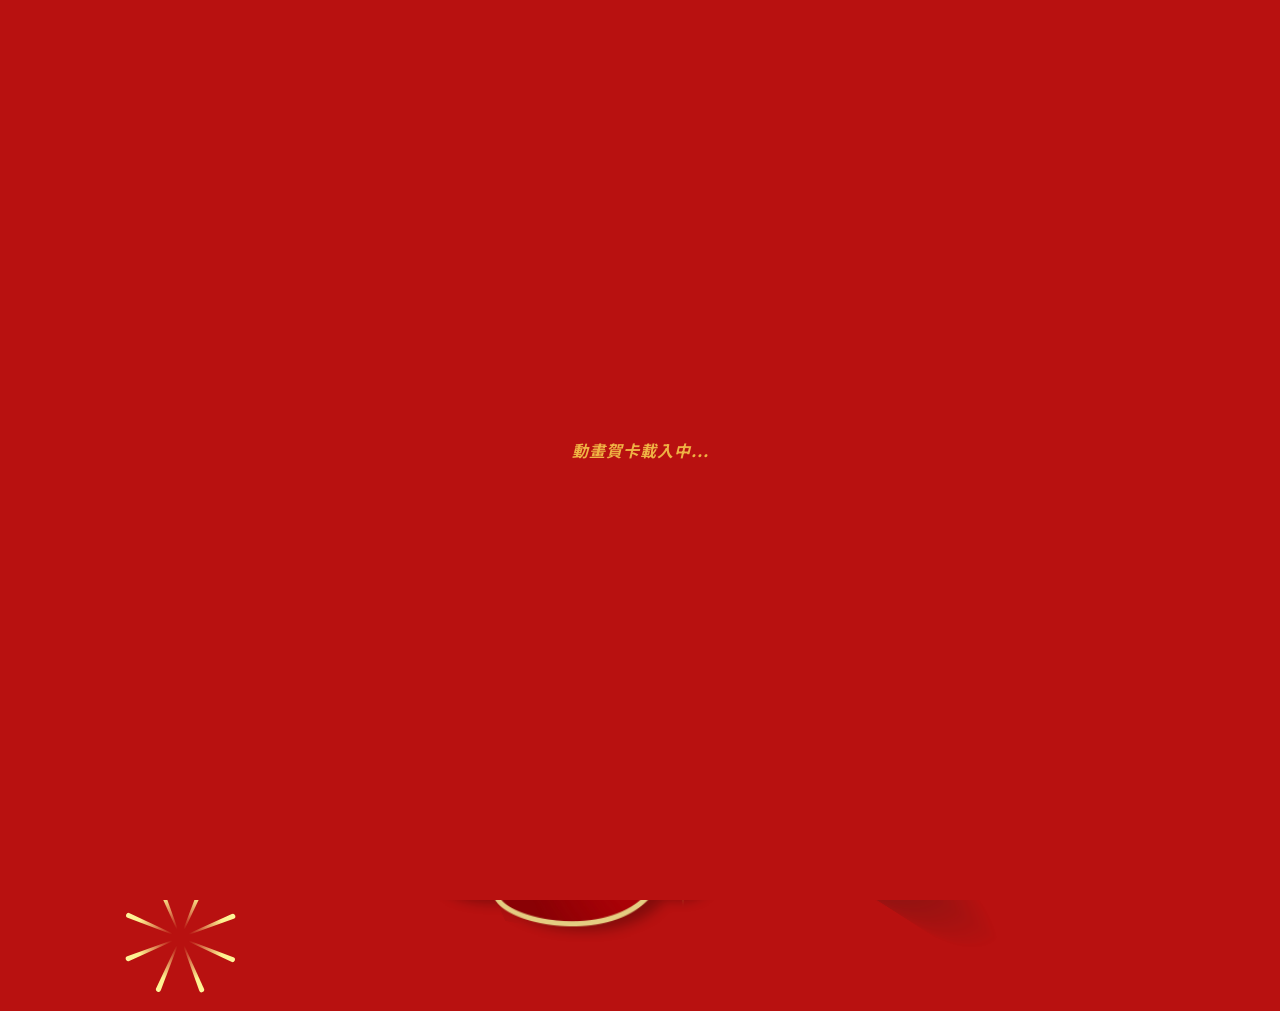
==== commit 55627d68: "Add twinkling stars and SVG light bursts that grow from center - Add star.svg glints on the goat hor" ====
--- a/index.html
+++ b/index.html
@@ -32,6 +32,10 @@
             <img class="person_image" src="./images/person.png" />
           </div>
 
+          <img class="item star star1" src="./images/star.svg" />
+          <img class="item star star2" src="./images/star.svg" />
+          <img class="item star star3" src="./images/star.svg" />
+
           <img class="item knot knot_right" src="./images/chinese_knot.png" />
 
           <img
@@ -51,12 +55,12 @@
             src="./images/slogan_image_3.png"
           />
 
-          <img class="item light light1" src="./images/light.png" />
-          <img class="item light light2" src="./images/light.png" />
-          <img class="item light light3" src="./images/light.png" />
-          <img class="item light light4" src="./images/light.png" />
-          <img class="item light light5" src="./images/light.png" />
-          <img class="item light light6" src="./images/light.png" />
+          <img class="item light light1" src="./images/light.svg" />
+          <img class="item light light2" src="./images/light.svg" />
+          <img class="item light light3" src="./images/light.svg" />
+          <img class="item light light4" src="./images/light.svg" />
+          <img class="item light light5" src="./images/light.svg" />
+          <img class="item light light6" src="./images/light.svg" />
 
           <div class="card card-html">
             <div class="card-content"></div>
--- a/css/styles.css
+++ b/css/styles.css
@@ -533,6 +533,27 @@
   width: 100%;
 }
 
+/* 四角閃光星：羊角上方、小幸左手、下方雲朵 */
+.star {
+  width: 90px;
+}
+
+.star1 {
+  left: 969px;
+  top: 172px;
+}
+
+.star2 {
+  width: 76px;
+  left: 218px;
+  top: 676px;
+}
+
+.star3 {
+  left: 958px;
+  top: 908px;
+}
+
 .knot_right {
   width: 156px;
   left: 1058px;
@@ -624,9 +645,11 @@
   top: 0;
 }
 
+/* 燈籠圖兩側有加寬（擺動時才不會露出切邊），
+   多出的寬度推到視窗外，以吊繩頂點對齊原位置 */
 .lantern_left {
-  width: calc(372px * var(--stage-scale, 1));
-  left: 0;
+  width: calc(420px * var(--stage-scale, 1));
+  left: calc(-48px * var(--stage-scale, 1));
 }
 
 .lantern_container .knot_left {
@@ -636,8 +659,8 @@
 }
 
 .lantern_right {
-  width: calc(228px * var(--stage-scale, 1));
-  right: 0;
+  width: calc(300px * var(--stage-scale, 1));
+  right: calc(-71px * var(--stage-scale, 1));
 }
 
 /* logo 貼齊視窗四角，尺寸跟著舞台比例縮放 */
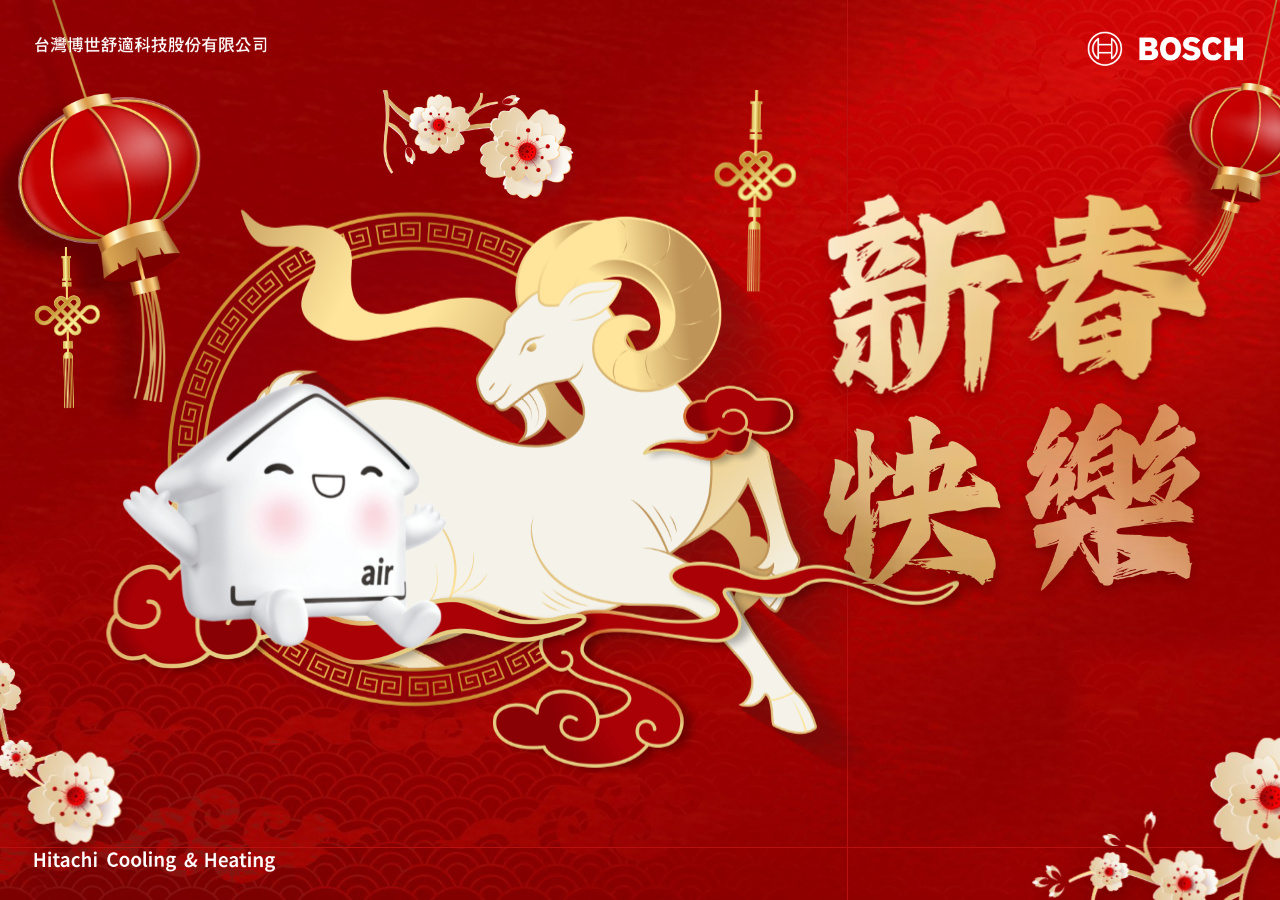
==== commit c31a70a8: "Animate side flowers, firework light bursts, and fix card text layout - Cut bottom-left / bottom-rig" ====
--- a/index.html
+++ b/index.html
@@ -19,8 +19,21 @@
     <div class="bg-card"></div>
     <div class="index">
       <div class="content">
+        <!-- 左下、右下花枝：貼齊視窗角落，放在舞台後面 -->
+        <div class="flower_container">
+          <img class="flower_side flower_left" src="./images/flower_left.png" />
+          <img class="flower_side flower_right" src="./images/flower_right.png" />
+        </div>
         <!-- 1920x1080 設計稿舞台，座標直接對應 card.jpg -->
         <div class="items">
+          <!-- 光芒放在舞台最底層，不擋到前面畫面；內容由 scripts.js 產生 SVG 線段 -->
+          <div class="item light light1"></div>
+          <div class="item light light2"></div>
+          <div class="item light light3"></div>
+          <div class="item light light4"></div>
+          <div class="item light light5"></div>
+          <div class="item light light6"></div>
+
           <img class="item flower_top" src="./images/flower_top.png" />
 
           <img class="item goat" src="./images/goat.png" />
@@ -55,13 +68,6 @@
             src="./images/slogan_image_3.png"
           />
 
-          <img class="item light light1" src="./images/light.svg" />
-          <img class="item light light2" src="./images/light.svg" />
-          <img class="item light light3" src="./images/light.svg" />
-          <img class="item light light4" src="./images/light.svg" />
-          <img class="item light light5" src="./images/light.svg" />
-          <img class="item light light6" src="./images/light.svg" />
-
           <div class="card card-html">
             <div class="card-content"></div>
             <div class="card-identity"><span class="card-name"></span> 敬上</div>
--- a/css/styles.css
+++ b/css/styles.css
@@ -293,7 +293,10 @@
 .card-link {
   display: block;
 }
-/* 賀詞文字：右緣對齊設計稿 x=1772 */
+/* 賀詞文字：右緣對齊設計稿 x=1772。
+   以底部定位（按鈕底緣 y=963），文字多時往上長；
+   字級由 scripts.js 的 fitCardText 在舞台座標內縮放，
+   因此所有解析度看到的排版都相同 */
 .card-html {
   color: #fff;
   font-size: 30px;
@@ -303,9 +306,10 @@
   text-shadow: 0 2px 6px rgba(120, 0, 0, 0.5);
   position: absolute;
   right: 148px;
-  top: 780px;
+  bottom: 117px;
   width: auto;
-  max-width: 620px;
+  /* 左緣不超過 x=1252，避免壓到羊腿與緞帶 */
+  max-width: 520px;
 }
 .card-html .card-content {
   width: auto;
@@ -621,6 +625,42 @@
   top: 954px;
 }
 
+.light svg {
+  display: block;
+  width: 100%;
+  height: auto;
+  overflow: visible;
+}
+
+/* 左下、右下花枝：貼齊視窗角落，尺寸跟著舞台比例縮放；
+   稍微推出視窗外，擺動時邊緣才不會露出空隙 */
+.flower_container {
+  width: 100%;
+  height: 100vh;
+  position: absolute;
+  top: 0;
+  left: 0;
+  overflow: hidden;
+  pointer-events: none;
+}
+
+.flower_side {
+  position: absolute;
+  filter: drop-shadow(3px 6px 6px rgba(90, 0, 0, 0.45));
+}
+
+.flower_left {
+  width: calc(205px * var(--stage-scale, 1));
+  left: calc(-8px * var(--stage-scale, 1));
+  bottom: calc(70px * var(--stage-scale, 1));
+}
+
+.flower_right {
+  width: calc(400px * var(--stage-scale, 1));
+  right: calc(-10px * var(--stage-scale, 1));
+  bottom: calc(-10px * var(--stage-scale, 1));
+}
+
 /* 全螢幕容器不攔截點擊，避免擋住舞台內的按鈕 */
 .lantern_container,
 .logo_container {
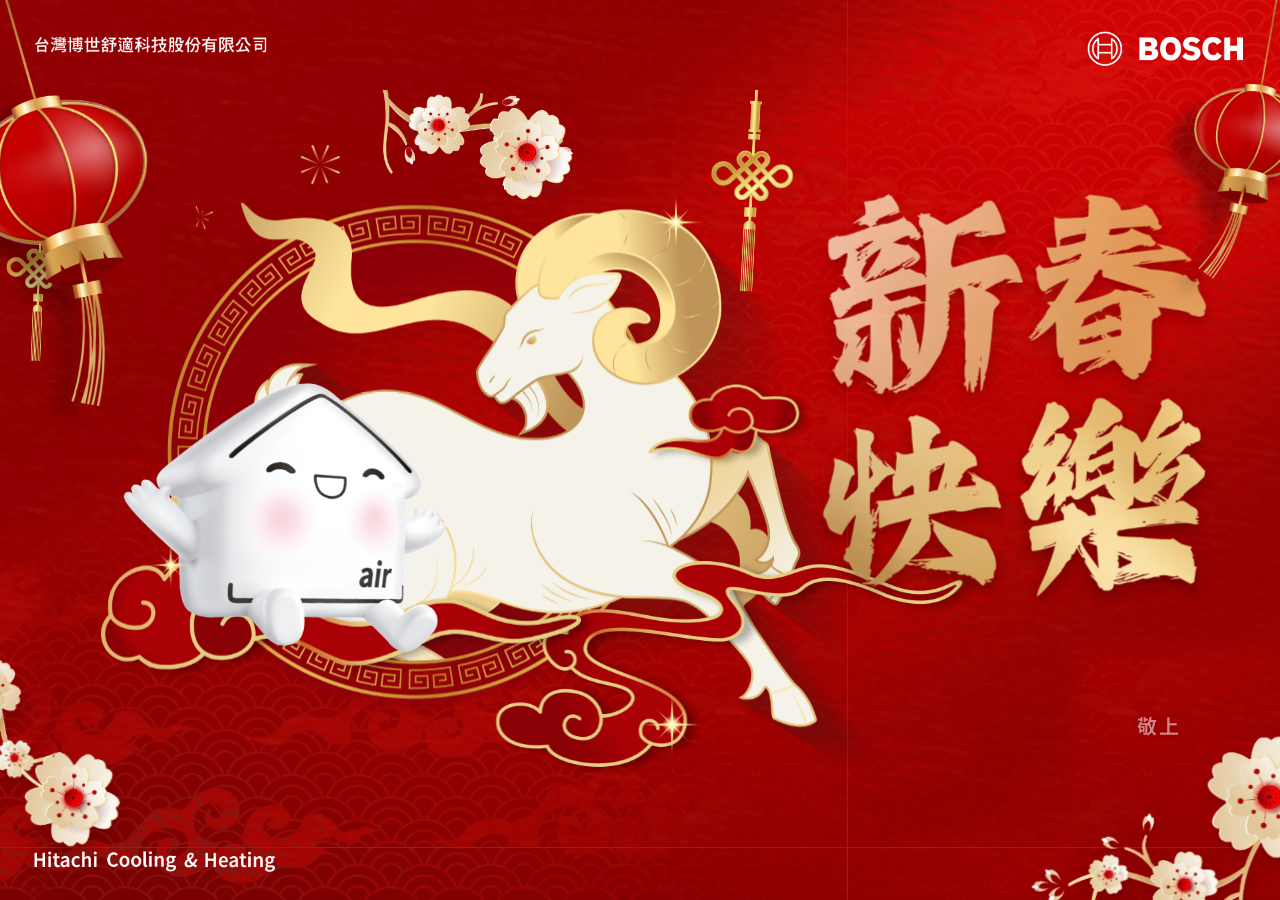
==== commit 16d00ded: "Tuck left lantern further off-screen and hide knot's string top behind it Co-Authored-By: Claude Opu" ====
--- a/index.html
+++ b/index.html
@@ -78,8 +78,9 @@
         </div>
         <!-- 燈籠固定貼齊視窗最左、最右 -->
         <div class="lantern_container">
+          <!-- 中國結放在燈籠下層，繩頭藏在燈籠後面 -->
+          <img class="knot knot_left" src="./images/chinese_knot.png" />
           <img class="lantern lantern_left" src="./images/lantern_left.png" />
-          <img class="knot knot_left" src="./images/chinese_knot.png" />
           <img class="lantern lantern_right" src="./images/lantern_right.png" />
         </div>
         <div class="logo_container">
--- a/css/styles.css
+++ b/css/styles.css
@@ -687,15 +687,17 @@
 
 /* 燈籠圖兩側有加寬（擺動時才不會露出切邊），
    多出的寬度推到視窗外，以吊繩頂點對齊原位置 */
+/* 左燈籠往左推，只露出約 3/4 */
 .lantern_left {
   width: calc(420px * var(--stage-scale, 1));
-  left: calc(-48px * var(--stage-scale, 1));
-}
-
+  left: calc(-118px * var(--stage-scale, 1));
+}
+
+/* 中國結在燈籠下層，頂端繩子往上塞進燈籠身後面，看不到斷口 */
 .lantern_container .knot_left {
   width: calc(125px * var(--stage-scale, 1));
-  left: calc(38px * var(--stage-scale, 1));
-  top: calc(371px * var(--stage-scale, 1));
+  left: calc(2px * var(--stage-scale, 1));
+  top: calc(300px * var(--stage-scale, 1));
 }
 
 .lantern_right {
